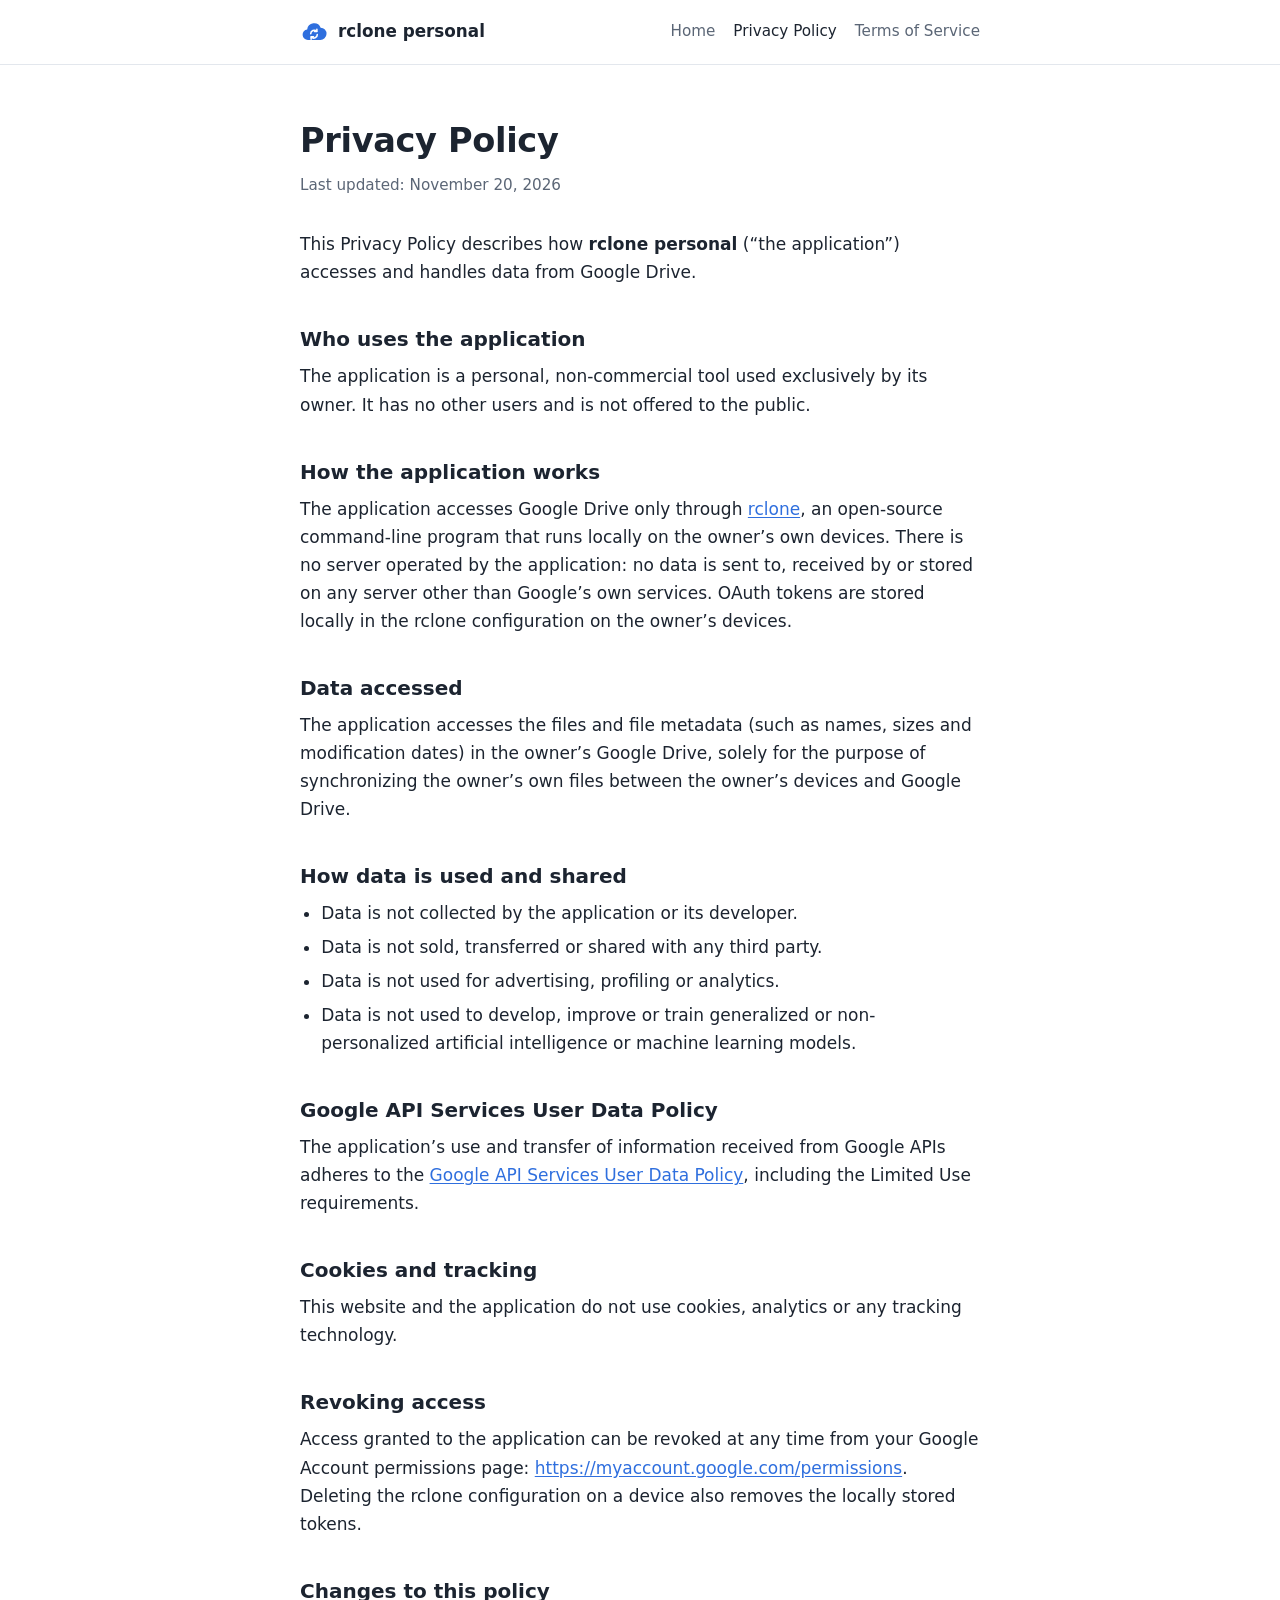
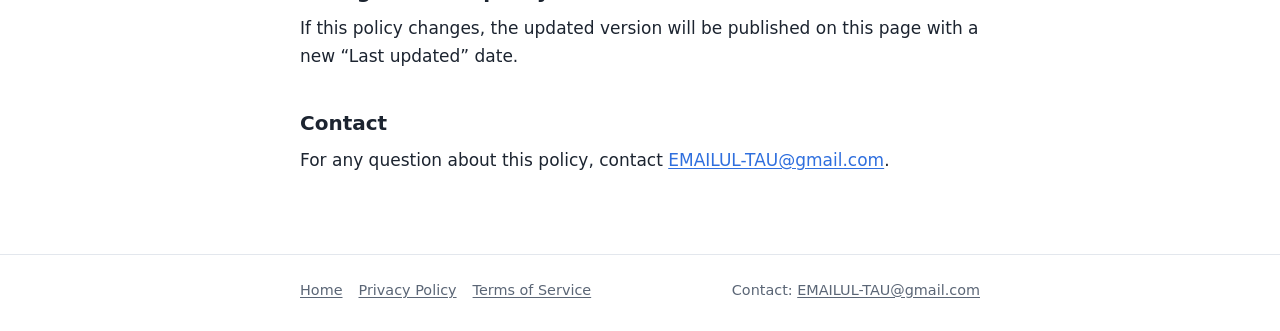
==== privacy.html @ 4b34a9df "Add rclone personal site: home, privacy policy, terms Co-Authored-By: Claude Opus 5.5 <noreply@anthr" ====
<!DOCTYPE html>
<html lang="en">
<head>
  <meta charset="utf-8">
  <meta name="viewport" content="width=device-width, initial-scale=1">
  <title>Privacy Policy – rclone personal</title>
  <meta name="description" content="Privacy Policy for rclone personal: a single-user app that accesses the owner's Google Drive only through rclone running locally. No data is collected or shared.">
  <link rel="icon" href="favicon.svg" type="image/svg+xml">
  <link rel="stylesheet" href="style.css">
</head>
<body>
  <header class="site-header">
    <div class="wrap">
      <a class="brand" href="index.html"><img src="favicon.svg" alt="" width="28" height="28">rclone personal</a>
      <nav class="site-nav" aria-label="Primary">
        <a href="index.html">Home</a>
        <a href="privacy.html" aria-current="page">Privacy Policy</a>
        <a href="terms.html">Terms of Service</a>
      </nav>
    </div>
  </header>

  <main>
    <div class="wrap">
      <h1>Privacy Policy</h1>
      <p class="meta">Last updated: November 20, 2026</p>

      <p>This Privacy Policy describes how <strong>rclone personal</strong> (&ldquo;the application&rdquo;) accesses and handles data from Google Drive.</p>

      <h2>Who uses the application</h2>
      <p>The application is a personal, non-commercial tool used exclusively by its owner. It has no other users and is not offered to the public.</p>

      <h2>How the application works</h2>
      <p>The application accesses Google Drive only through <a href="https://rclone.org/">rclone</a>, an open-source command-line program that runs locally on the owner&rsquo;s own devices. There is no server operated by the application: no data is sent to, received by or stored on any server other than Google&rsquo;s own services. OAuth tokens are stored locally in the rclone configuration on the owner&rsquo;s devices.</p>

      <h2>Data accessed</h2>
      <p>The application accesses the files and file metadata (such as names, sizes and modification dates) in the owner&rsquo;s Google Drive, solely for the purpose of synchronizing the owner&rsquo;s own files between the owner&rsquo;s devices and Google Drive.</p>

      <h2>How data is used and shared</h2>
      <ul>
        <li>Data is not collected by the application or its developer.</li>
        <li>Data is not sold, transferred or shared with any third party.</li>
        <li>Data is not used for advertising, profiling or analytics.</li>
        <li>Data is not used to develop, improve or train generalized or non-personalized artificial intelligence or machine learning models.</li>
      </ul>

      <h2>Google API Services User Data Policy</h2>
      <p>The application&rsquo;s use and transfer of information received from Google APIs adheres to the <a href="https://developers.google.com/terms/api-services-user-data-policy">Google API Services User Data Policy</a>, including the Limited Use requirements.</p>

      <h2>Cookies and tracking</h2>
      <p>This website and the application do not use cookies, analytics or any tracking technology.</p>

      <h2>Revoking access</h2>
      <p>Access granted to the application can be revoked at any time from your Google Account permissions page: <a href="https://myaccount.google.com/permissions">https://myaccount.google.com/permissions</a>. Deleting the rclone configuration on a device also removes the locally stored tokens.</p>

      <h2>Changes to this policy</h2>
      <p>If this policy changes, the updated version will be published on this page with a new &ldquo;Last updated&rdquo; date.</p>

      <h2>Contact</h2>
      <p>For any question about this policy, contact <a href="mailto:EMAILUL-TAU@gmail.com">EMAILUL-TAU@gmail.com</a>.</p>
    </div>
  </main>

  <footer class="site-footer">
    <div class="wrap">
      <nav aria-label="Footer">
        <a href="index.html">Home</a>
        <a href="privacy.html" aria-current="page">Privacy Policy</a>
        <a href="terms.html">Terms of Service</a>
      </nav>
      <span>Contact: <a href="mailto:EMAILUL-TAU@gmail.com">EMAILUL-TAU@gmail.com</a></span>
    </div>
  </footer>
</body>
</html>
---- style.css ----
:root {
  --bg: #ffffff;
  --surface: #f5f7fa;
  --text: #1c2430;
  --muted: #5b6676;
  --border: #e3e7ed;
  --accent: #2f6fde;
  --accent-hover: #1f56b8;
  color-scheme: light dark;
}

@media (prefers-color-scheme: dark) {
  :root {
    --bg: #12161c;
    --surface: #1a2029;
    --text: #e4e8ee;
    --muted: #9aa5b4;
    --border: #2a323d;
    --accent: #7aa7ff;
    --accent-hover: #a3c2ff;
  }
}

*, *::before, *::after { box-sizing: border-box; }

html { -webkit-text-size-adjust: 100%; }

body {
  margin: 0;
  background: var(--bg);
  color: var(--text);
  font-family: system-ui, -apple-system, "Segoe UI", Roboto, "Helvetica Neue", Arial, sans-serif;
  font-size: 17px;
  line-height: 1.65;
  display: flex;
  flex-direction: column;
  min-height: 100vh;
}

.wrap {
  width: 100%;
  max-width: 720px;
  margin: 0 auto;
  padding: 0 20px;
}

a { color: var(--accent); text-underline-offset: 2px; }
a:hover { color: var(--accent-hover); }

/* Header */
.site-header { border-bottom: 1px solid var(--border); }
.site-header .wrap {
  display: flex;
  align-items: center;
  justify-content: space-between;
  gap: 16px;
  padding-top: 18px;
  padding-bottom: 18px;
}
.brand {
  display: inline-flex;
  align-items: center;
  gap: 10px;
  font-weight: 650;
  font-size: 1.05rem;
  color: var(--text);
  text-decoration: none;
}
.brand img { width: 28px; height: 28px; }
.brand:hover { color: var(--text); }

.site-nav { display: flex; gap: 18px; font-size: 0.95rem; }
.site-nav a { color: var(--muted); text-decoration: none; }
.site-nav a:hover, .site-nav a[aria-current="page"] { color: var(--text); }

/* Main */
main { flex: 1; padding: 56px 0 64px; }

h1 {
  font-size: 2.1rem;
  line-height: 1.2;
  letter-spacing: -0.01em;
  margin: 0 0 12px;
}
h2 {
  font-size: 1.25rem;
  line-height: 1.3;
  margin: 40px 0 10px;
}
p, ul { margin: 0 0 16px; }
ul { padding-left: 1.25em; }
li { margin-bottom: 6px; }

.lead { font-size: 1.15rem; color: var(--muted); margin-bottom: 28px; }
.meta { color: var(--muted); font-size: 0.95rem; margin-bottom: 32px; }

.card {
  background: var(--surface);
  border: 1px solid var(--border);
  border-radius: 12px;
  padding: 20px 22px;
  margin: 28px 0;
}
.card p:last-child, .card ul:last-child { margin-bottom: 0; }

.links {
  display: flex;
  flex-wrap: wrap;
  gap: 12px;
  margin-top: 32px;
}
.button {
  display: inline-block;
  padding: 10px 18px;
  border-radius: 8px;
  border: 1px solid var(--border);
  background: var(--surface);
  color: var(--text);
  font-weight: 550;
  text-decoration: none;
}
.button:hover { border-color: var(--accent); color: var(--accent); }

/* Footer */
.site-footer {
  border-top: 1px solid var(--border);
  color: var(--muted);
  font-size: 0.9rem;
}
.site-footer .wrap {
  display: flex;
  flex-wrap: wrap;
  justify-content: space-between;
  gap: 12px 24px;
  padding-top: 24px;
  padding-bottom: 28px;
}
.site-footer nav { display: flex; flex-wrap: wrap; gap: 16px; }
.site-footer a { color: var(--muted); }
.site-footer a:hover { color: var(--text); }

@media (max-width: 560px) {
  body { font-size: 16px; }
  main { padding: 36px 0 48px; }
  h1 { font-size: 1.75rem; }
  .site-header .wrap { flex-direction: column; align-items: flex-start; gap: 8px; }
  .site-footer .wrap { flex-direction: column; }
}
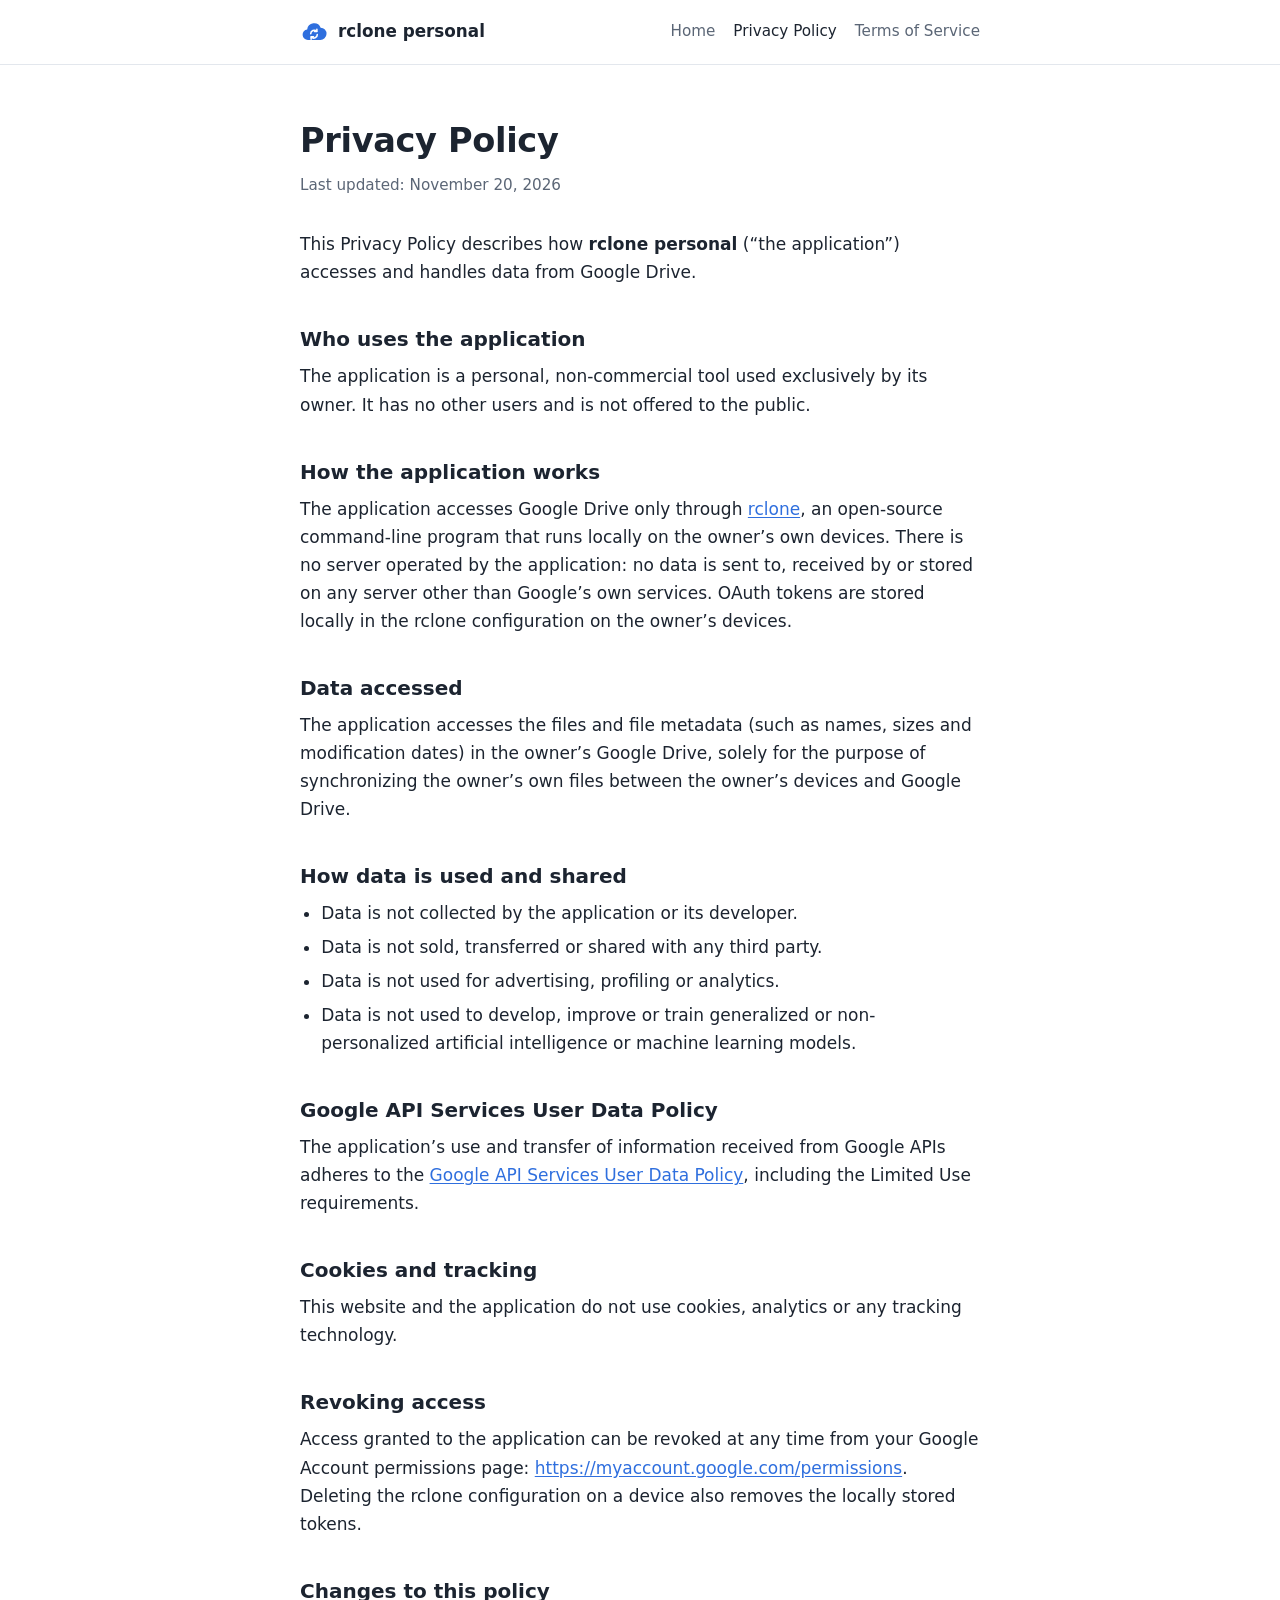
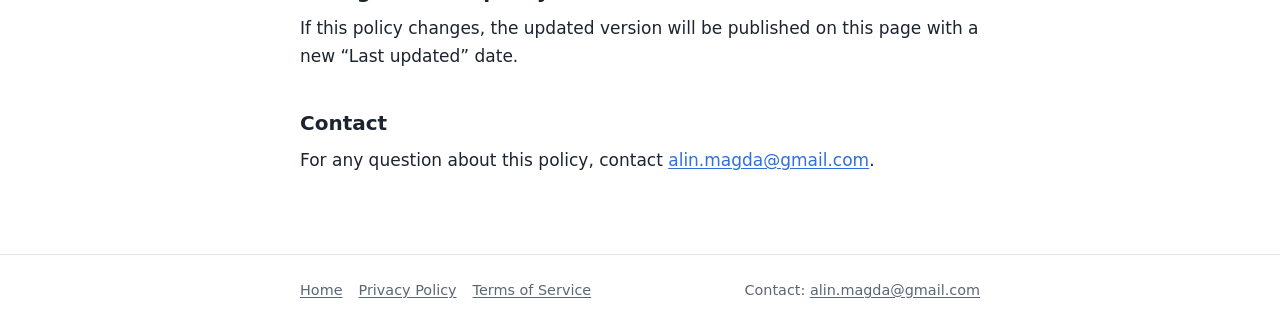
==== commit 7f7c37b4: "Set contact email Co-Authored-By: Claude Opus 5.5 <noreply@anthropic.com> Claude-Session: https://cl" ====
--- a/privacy.html
+++ b/privacy.html
@@ -57,7 +57,7 @@
       <p>If this policy changes, the updated version will be published on this page with a new &ldquo;Last updated&rdquo; date.</p>
 
       <h2>Contact</h2>
-      <p>For any question about this policy, contact <a href="mailto:EMAILUL-TAU@gmail.com">EMAILUL-TAU@gmail.com</a>.</p>
+      <p>For any question about this policy, contact <a href="mailto:alin.magda@gmail.com">alin.magda@gmail.com</a>.</p>
     </div>
   </main>
 
@@ -68,7 +68,7 @@
         <a href="privacy.html" aria-current="page">Privacy Policy</a>
         <a href="terms.html">Terms of Service</a>
       </nav>
-      <span>Contact: <a href="mailto:EMAILUL-TAU@gmail.com">EMAILUL-TAU@gmail.com</a></span>
+      <span>Contact: <a href="mailto:alin.magda@gmail.com">alin.magda@gmail.com</a></span>
     </div>
   </footer>
 </body>
